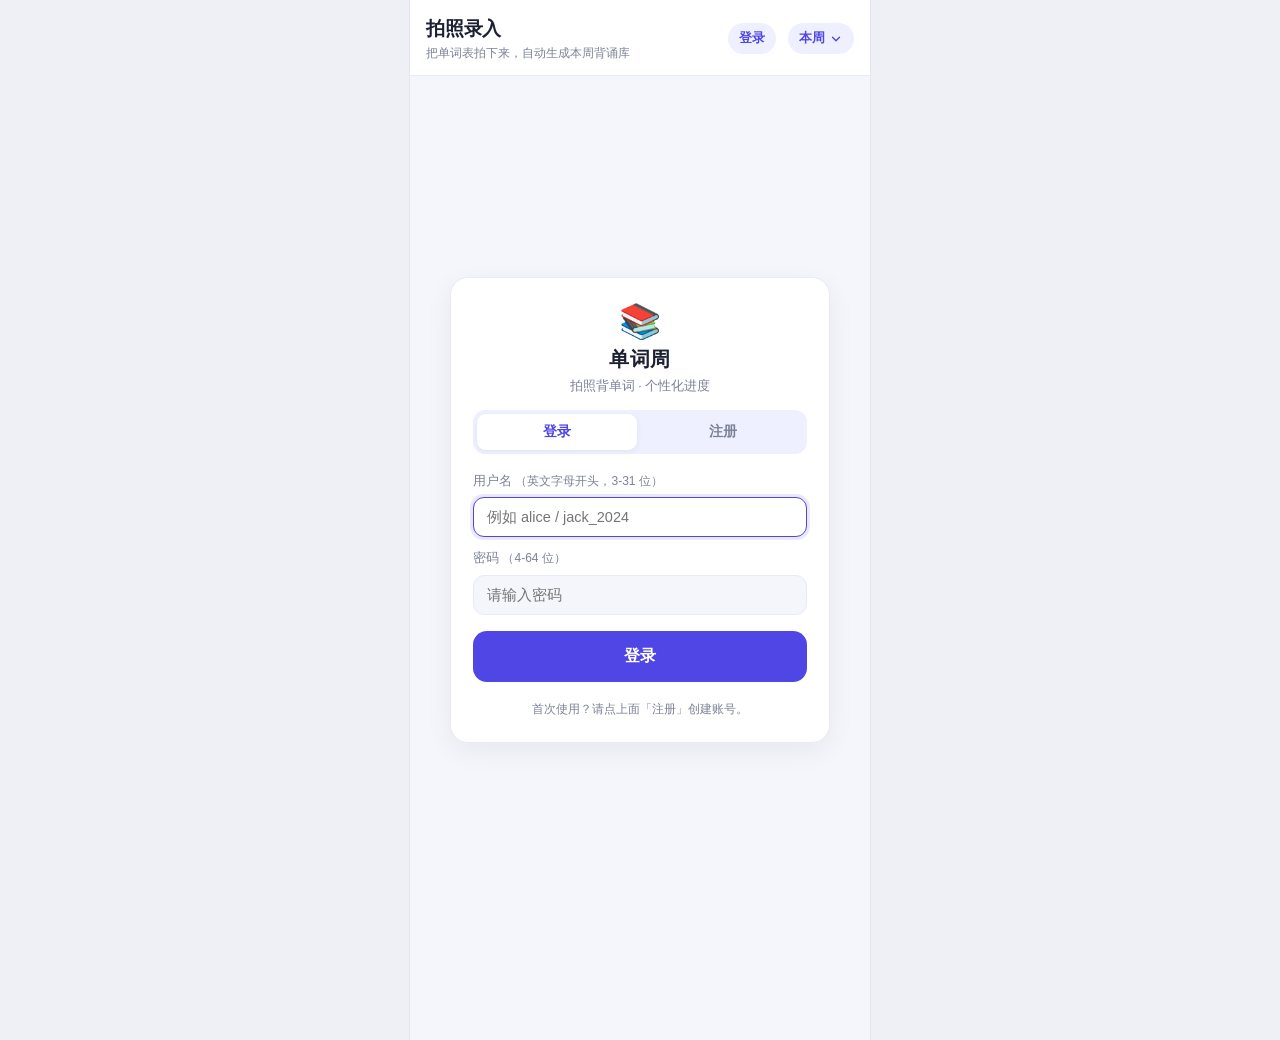
==== index.html @ 04d18787 "init: enStudy 拍照背单词 Web 应用" ====
<!DOCTYPE html>
<html lang="zh-CN">
<head>
<meta charset="utf-8">
<meta name="viewport" content="width=device-width,initial-scale=1,viewport-fit=cover,maximum-scale=1,user-scalable=no">
<meta name="theme-color" content="#4f46e5">
<title>单词周 · 拍照背单词</title>
<link rel="stylesheet" href="style.css">
</head>
<body>
<div class="phone">
  <header class="topbar">
    <div class="topbar-l">
      <h1 id="pageTitle">拍照录入</h1>
      <p id="pageSub" class="sub">把单词表拍下来，自动生成本周背诵库</p>
    </div>
    <button id="userBtn" class="user-chip" type="button">
      <span id="userBtnLabel">登录</span>
    </button>
    <button id="weekBtn" class="week-chip" type="button">
      <span id="weekBtnLabel">本周</span>
      <svg viewBox="0 0 24 24" width="14" height="14"><path d="M6 9l6 6 6-6" fill="none" stroke="currentColor" stroke-width="2.4" stroke-linecap="round" stroke-linejoin="round"/></svg>
    </button>
  </header>

  <main id="view" class="view"></main>

  <nav class="tabbar">
    <button class="tab is-active" data-tab="capture" type="button">
      <svg viewBox="0 0 24 24" width="22" height="22"><path d="M3 8.5A2.5 2.5 0 0 1 5.5 6h1.7l1.2-2h6.2l1.2 2h1.7A2.5 2.5 0 0 1 20 8.5v8A2.5 2.5 0 0 1 17.5 19h-11A2.5 2.5 0 0 1 4 16.5z" fill="none" stroke="currentColor" stroke-width="1.8" stroke-linejoin="round"/><circle cx="12" cy="12.5" r="3.4" fill="none" stroke="currentColor" stroke-width="1.8"/></svg>
      <span>录入</span>
    </button>
    <button class="tab" data-tab="library" type="button">
      <svg viewBox="0 0 24 24" width="22" height="22"><path d="M4 5.5A1.5 1.5 0 0 1 5.5 4H10l1.5 2H18a1.5 1.5 0 0 1 1.5 1.5V17a1.5 1.5 0 0 1-1.5 1.5h-12A1.5 1.5 0 0 1 4.5 17V5.5z" fill="none" stroke="currentColor" stroke-width="1.8" stroke-linejoin="round"/><path d="M8 10h8M8 13.5h5.5" stroke="currentColor" stroke-width="1.8" stroke-linecap="round"/></svg>
      <span>词库</span>
    </button>
    <button class="tab" data-tab="practice" type="button">
      <svg viewBox="0 0 24 24" width="22" height="22"><path d="M12 3.5 14.2 9l5.8.6-4.3 3.9 1.2 5.7L12 16.2 6.1 19.2l1.2-5.7L3 9.6 9.8 9z" fill="none" stroke="currentColor" stroke-width="1.8" stroke-linejoin="round"/></svg>
      <span>练习</span>
    </button>
    <button class="tab" data-tab="dictation" type="button">
      <svg viewBox="0 0 24 24" width="22" height="22"><path d="M4 20h4l10.5-10.5a2.1 2.1 0 0 0-3-3L5 17v3z" fill="none" stroke="currentColor" stroke-width="1.8" stroke-linejoin="round"/><path d="M14.5 5.5l4 4" fill="none" stroke="currentColor" stroke-width="1.8" stroke-linecap="round"/><path d="M4 20h16" stroke="currentColor" stroke-width="1.8" stroke-linecap="round"/></svg>
      <span>听写</span>
    </button>
    <button class="tab" data-tab="stats" type="button">
      <svg viewBox="0 0 24 24" width="22" height="22"><path d="M5 19V11M12 19V5M19 19v-5" stroke="currentColor" stroke-width="2.2" stroke-linecap="round"/></svg>
      <span>统计</span>
    </button>
  </nav>
</div>

<div id="sheetRoot"></div>
<div id="toast" class="toast"></div>

<script src="js/auth.js"></script>
<script src="js/store.js"></script>
<script src="js/ocr.js"></script>
<script src="js/practice.js"></script>
<script src="js/views.js"></script>
<script src="seed/p52.js"></script>
<script src="seed/p87.js"></script>
<script src="seed/p88.js"></script>
<script src="seed/p91.js"></script>
<script src="seed/p92.js"></script>
<script src="seed/p97.js"></script>
<script src="seed/p98.js"></script>
<script src="seed/p99.js"></script>
<script src="seed/p111.js"></script>
<script src="seed/p112.js"></script>
<script src="seed/p113.js"></script>
<script src="seed/p941.js"></script>
<script src="seed/p942.js"></script>
<script src="js/app.js"></script>
</body>
</html>
---- style.css ----
:root{
  --bg:#f5f6fb;
  --card:#ffffff;
  --primary:#4f46e5;
  --primary-soft:#eef0ff;
  --ok:#10b981;
  --ok-soft:#e7f8f0;
  --warn:#f59e0b;
  --warn-soft:#fef4e2;
  --bad:#ef4444;
  --bad-soft:#fdecec;
  --text:#1c2033;
  --muted:#7b8296;
  --line:#e9ebf3;
  --radius:16px;
  --shadow:0 2px 10px rgba(28,32,51,.05), 0 10px 30px rgba(28,32,51,.05);
  --safe-b:env(safe-area-inset-bottom, 0px);
}
*{box-sizing:border-box;-webkit-tap-highlight-color:transparent}
html,body{margin:0;padding:0}
body{
  background:#eef0f6;
  color:var(--text);
  font-family:-apple-system,BlinkMacSystemFont,"PingFang SC","Helvetica Neue","Microsoft YaHei",sans-serif;
  font-size:15px;line-height:1.55;
  -webkit-font-smoothing:antialiased;
}
button{font-family:inherit;font-size:inherit;color:inherit;border:0;background:none;cursor:pointer}
input,textarea,select{font-family:inherit;font-size:15px;color:inherit}
h1,h2,h3,p{margin:0}

.phone{
  max-width:460px;min-height:100vh;margin:0 auto;background:var(--bg);
  display:flex;flex-direction:column;position:relative;
  box-shadow:0 0 0 1px rgba(28,32,51,.05);
}

/* ---------- topbar ---------- */
.topbar{
  padding:calc(14px + env(safe-area-inset-top,0px)) 16px 12px;
  background:var(--card);border-bottom:1px solid var(--line);
  display:flex;align-items:center;gap:12px;position:sticky;top:0;z-index:20;
}
.topbar h1{font-size:19px;font-weight:700;letter-spacing:-.2px}
.topbar .sub{font-size:12px;color:var(--muted);margin-top:1px}
.topbar-l{flex:1;min-width:0}
.week-chip{
  flex:none;display:flex;align-items:center;gap:4px;
  background:var(--primary-soft);color:var(--primary);
  font-size:12.5px;font-weight:600;padding:7px 11px;border-radius:999px;
  max-width:150px;
}
.week-chip span{overflow:hidden;text-overflow:ellipsis;white-space:nowrap}

/* ---------- view ---------- */
.view{flex:1;overflow-y:auto;padding:14px 16px 110px;-webkit-overflow-scrolling:touch}

/* ---------- common ---------- */
.card{background:var(--card);border-radius:var(--radius);box-shadow:var(--shadow);padding:14px;margin-bottom:12px}
.card-t{font-size:13px;font-weight:700;color:var(--muted);letter-spacing:.3px;margin-bottom:10px}
.row{display:flex;align-items:center;gap:10px}
.between{display:flex;align-items:center;justify-content:space-between;gap:10px}
.muted{color:var(--muted)}
.tiny{font-size:12px}
.empty{text-align:center;color:var(--muted);padding:44px 20px;font-size:14px}
.empty b{display:block;font-size:34px;margin-bottom:8px;opacity:.35}

.btn{
  display:inline-flex;align-items:center;justify-content:center;gap:6px;
  background:var(--primary);color:#fff;font-weight:600;font-size:14.5px;
  padding:11px 16px;border-radius:12px;transition:transform .08s,opacity .15s;
}
.btn:active{transform:scale(.97)}
.btn[disabled]{opacity:.45;pointer-events:none}
.btn.ghost{background:var(--primary-soft);color:var(--primary)}
.btn.line{background:#fff;color:var(--text);box-shadow:inset 0 0 0 1px var(--line)}
.btn.danger{background:var(--bad-soft);color:var(--bad)}
.btn.wide{width:100%}
.btn.sm{padding:7px 12px;font-size:13px;border-radius:10px}
.btn.lg{padding:15px 20px;font-size:16px;border-radius:14px}

.field{margin-bottom:12px}
.field label{display:block;font-size:12.5px;color:var(--muted);font-weight:600;margin-bottom:5px}
.field input,.field textarea,.field select{
  width:100%;background:#fff;border:1px solid var(--line);border-radius:11px;
  padding:10px 12px;outline:none;transition:border-color .15s;
}
.field input:focus,.field textarea:focus,.field select:focus{border-color:var(--primary)}
.field textarea{min-height:110px;resize:vertical;line-height:1.6}

.seg{display:flex;background:#eef0f6;border-radius:12px;padding:3px;gap:3px}
.seg.wrap{flex-wrap:wrap}
.seg button{flex:1;padding:8px 4px;border-radius:9px;font-size:13.5px;font-weight:600;color:var(--muted)}
.seg button.on{background:#fff;color:var(--primary);box-shadow:0 1px 4px rgba(28,32,51,.12)}

.pill{display:inline-flex;align-items:center;gap:4px;font-size:11.5px;font-weight:700;padding:3px 8px;border-radius:999px}
.pill.ok{background:var(--ok-soft);color:var(--ok)}
.pill.bad{background:var(--bad-soft);color:var(--bad)}
.pill.warn{background:var(--warn-soft);color:#b8770a}
.pill.plain{background:#eef0f6;color:var(--muted)}
.pill.pg{background:#eafaf0;color:#1f9d5a;font-size:11px}
.pill.lvl{background:#eaf0ff;color:#3a5bd0;font-size:11px}
.pill.unit{background:#fef3c7;color:#b45309;font-size:11px}
.pill.name{background:#f3e8ff;color:#7c3aed;font-size:11px}

/* 级别筛选 / 多选小方块 */
.lv-filter{flex-wrap:wrap;gap:6px;align-items:center}
.lv-filter .tiny.muted{width:100%}
.lvchip{font-size:12px;font-weight:700;color:var(--muted);background:#eef0f6;border-radius:9px;padding:6px 10px;transition:.15s}
.lvchip.on{background:var(--primary);color:#fff}

/* ---------- capture ---------- */
.drop{
  border:2px dashed #cdd3e6;border-radius:var(--radius);background:#fbfcff;
  padding:26px 18px;text-align:center;color:var(--muted);
}
.drop h3{font-size:15px;color:var(--text);margin-bottom:4px}
.thumb-grid{display:grid;grid-template-columns:repeat(3,1fr);gap:8px;margin-top:12px}
.thumb{position:relative;aspect-ratio:1;border-radius:11px;overflow:hidden;background:#eef0f6}
.thumb img{width:100%;height:100%;object-fit:cover;display:block}
.thumb .del{
  position:absolute;top:4px;right:4px;width:22px;height:22px;border-radius:50%;
  background:rgba(20,22,35,.62);color:#fff;font-size:14px;line-height:22px;text-align:center;
}
.thumb .st{
  position:absolute;left:0;right:0;bottom:0;font-size:10.5px;color:#fff;
  padding:8px 5px 4px;background:linear-gradient(transparent,rgba(15,17,30,.78));
}
.thumb .st.ok{background:linear-gradient(transparent,rgba(16,140,96,.85))}

.wlist{display:flex;flex-direction:column;gap:9px}
.witem{display:flex;gap:10px;align-items:flex-start;padding:11px 12px;border:1px solid var(--line);border-radius:13px;background:#fff}
.witem .en{font-weight:700;font-size:15.5px;letter-spacing:-.1px}
.witem .ph{font-size:12px;color:var(--muted);font-family:ui-monospace,Menlo,monospace}
.witem .cn{font-size:13.5px;color:#4a5064;margin-top:2px}
.witem .ex{font-size:12px;color:var(--muted);margin-top:4px;line-height:1.5}
.witem input{
  width:100%;border:0;background:transparent;padding:2px 0;outline:none;
  border-bottom:1px dashed transparent;
}
.witem input:focus{border-bottom-color:var(--primary)}
.witem .in-en{font-weight:700;font-size:15.5px}
.witem .main{flex:1;min-width:0}
.witem .side{flex:none;display:flex;flex-direction:column;gap:6px}

/* ---------- library ---------- */
.lib-item{
  display:flex;gap:12px;align-items:center;padding:12px;border-radius:14px;
  background:#fff;box-shadow:var(--shadow);margin-bottom:9px;
}
.lib-item .en{font-weight:700;font-size:16px;display:flex;align-items:center;gap:6px;flex-wrap:wrap}
.lib-item .lib-spk{margin-left:2px;flex:none;width:30px;height:30px;border-radius:50%;display:inline-flex;align-items:center;justify-content:center;background:var(--primary-soft);color:var(--primary);border:none;font-size:13px;cursor:pointer}
.lib-item .lib-spk:active{transform:scale(.94)}
.mini-spk{flex:none;height:34px;min-width:34px;padding:0 8px;border-radius:10px;background:var(--primary-soft);color:var(--primary);border:none;font-size:14px;cursor:pointer;display:inline-flex;align-items:center;justify-content:center}
.mini-spk:active{transform:scale(.94)}
.fld-row{display:flex;gap:8px;align-items:center}
.fld-row input,.fld-row textarea{flex:1;width:auto}
.lib-item .ph{font-size:11.5px;color:var(--muted);font-family:ui-monospace,Menlo,monospace}
.lib-item .cn{font-size:13px;color:#5b6178;margin-top:2px}
.lib-item .main{flex:1;min-width:0}
.lib-item .mk{
  flex:none;width:34px;height:34px;border-radius:50%;display:flex;align-items:center;
  justify-content:center;background:#eef0f6;color:#b9bfd0;
}
.lib-item .mk.on{background:var(--ok-soft);color:var(--ok)}

/* ---------- dictation 听写 ---------- */
.dt-list{display:flex;flex-direction:column;gap:8px;margin-top:2px}
.dt-row{display:flex;align-items:center;gap:12px;padding:10px 12px;background:#f7f8fc;border-radius:14px}
.dt-no{flex:none;width:26px;height:26px;border-radius:50%;background:var(--primary-soft);color:var(--primary);font-size:12px;font-weight:800;display:flex;align-items:center;justify-content:center}
.dt-main{flex:1;min-width:0}
.dt-cn{font-size:15px;font-weight:600;color:#1f2430}
.dt-pos{display:inline-block;font-size:11px;font-weight:700;color:#6b7280;background:#eef0f6;border-radius:6px;padding:1px 6px;margin-right:6px;vertical-align:1px;letter-spacing:.5px}
.q-cn .dt-pos{font-weight:600;color:#7c3aed;background:#f3e8ff}
.dt-en{font-size:13px;color:var(--muted);margin-top:2px;word-break:break-word}
.dt-en .q-tag.unit.sm{margin-left:6px;font-size:10.5px;padding:2px 8px;margin-bottom:0}
.dt-en .q-tag.name.sm{margin-left:6px;font-size:10.5px;padding:2px 8px;margin-bottom:0}
.dt-mk{flex:none;display:flex;flex-direction:column;align-items:flex-end;gap:6px}
.dt-read{flex:none;font-size:11px;font-weight:700;padding:2px 9px;border-radius:999px;background:#eef0f6;color:#b9bfd0;white-space:nowrap}
.dt-read.on{background:var(--ok-soft);color:var(--ok)}

/* 听写进行中「已读」标记 */
.q-read{font-size:12.5px;font-weight:700;color:#b9bfd0;margin-top:8px}
.q-read.on{color:var(--ok)}
.dt-mk .mk{width:34px;height:30px;border-radius:9px;font-size:12px;font-weight:700;border:none;cursor:pointer;background:#eef0f6;color:#b9bfd0}
.dt-mk .mk.on{background:var(--ok-soft);color:var(--ok)}
.dt-mk .mk.on.bad{background:#fdecec;color:var(--bad)}
.dt-rec-list{display:flex;flex-direction:column;gap:8px}
.dt-rec{display:flex;align-items:center;justify-content:space-between;padding:12px 14px;background:#f7f8fc;border-radius:14px;cursor:pointer}
.dt-rec:hover{background:#eef1f8}

/* ---------- practice ---------- */
.p-top{display:flex;align-items:center;gap:10px;margin-bottom:12px}
.bar{flex:1;height:7px;border-radius:99px;background:#e6e9f2;overflow:hidden}
.bar i{display:block;height:100%;background:var(--primary);border-radius:99px;transition:width .3s}
.p-count{font-size:12.5px;color:var(--muted);font-variant-numeric:tabular-nums;flex:none}

.q-card{background:var(--card);border-radius:20px;box-shadow:var(--shadow);padding:26px 18px;text-align:center;margin-bottom:14px}
.q-tag{font-size:11.5px;font-weight:700;color:var(--primary);background:var(--primary-soft);display:inline-block;padding:4px 10px;border-radius:999px;margin-bottom:14px}
.q-tag.lv{color:#3a5bd0;background:#eaf0ff;margin-left:6px}
.q-tag.pg{color:#1f9d5a;background:#eafaf0;margin-left:6px}
.q-tag.unit{color:#b45309;background:#fef3c7}
.q-tag.name{color:#7c3aed;background:#f3e8ff;margin-left:6px}
.q-word{font-size:30px;font-weight:800;letter-spacing:-.5px;line-height:1.25;word-break:break-word}
.q-cn{font-size:19px;font-weight:600;margin-top:6px}
.q-ph{font-size:13px;color:var(--muted);font-family:ui-monospace,Menlo,monospace;margin-top:6px}
.q-hint{font-size:12.5px;color:var(--muted);margin-top:12px}
.q-hint code{background:#f1f3f9;padding:2px 6px;border-radius:6px;letter-spacing:2px;font-family:ui-monospace,Menlo,monospace}
.spk{margin-top:14px;width:48px;height:48px;border-radius:50%;background:var(--primary-soft);color:var(--primary);display:inline-flex;align-items:center;justify-content:center}

.answer{display:flex;gap:8px;margin-bottom:12px}
.answer input{flex:1;background:#fff;border:1px solid var(--line);border-radius:12px;padding:12px 14px;outline:none}
.answer input:focus{border-color:var(--primary)}
.mic{flex:none;width:48px;border-radius:12px;background:var(--primary-soft);color:var(--primary);display:flex;align-items:center;justify-content:center}
.mic.rec{background:var(--bad);color:#fff;animation:pulse 1s infinite}
@keyframes pulse{0%,100%{opacity:1}50%{opacity:.55}}

.result{border-radius:20px;padding:18px;box-shadow:var(--shadow);margin-bottom:12px}
.result.ok{background:var(--ok-soft);box-shadow:inset 0 0 0 1.5px rgba(16,185,129,.35),var(--shadow)}
.result.bad{background:var(--bad-soft);box-shadow:inset 0 0 0 1.5px rgba(239,68,68,.3),var(--shadow)}
.result h3{font-size:17px;font-weight:800;display:flex;align-items:center;gap:7px}
.result.ok h3{color:#0b8b62}
.result.bad h3{color:#d33b3b}
.r-word{font-size:24px;font-weight:800;margin-top:12px;letter-spacing:-.3px}
.r-ph{font-size:13px;color:var(--muted);font-family:ui-monospace,Menlo,monospace;margin-top:2px}
.r-cn{font-size:15px;font-weight:600;margin-top:8px}
.r-row{display:flex;align-items:flex-start;gap:8px;margin-top:12px;text-align:left;background:rgba(255,255,255,.75);border-radius:12px;padding:11px 12px}
.r-row .lb{font-size:11px;font-weight:800;color:var(--muted);letter-spacing:.5px;flex:none;padding-top:2px}
.r-row .tx{font-size:14px;line-height:1.6;flex:1}
.r-row .tx i{color:var(--muted);font-size:12.5px;font-style:normal;display:block;margin-top:2px}
.yours{margin-top:10px;font-size:13px;color:var(--muted);text-align:left}
.yours b{color:var(--text)}
.r-meta{display:flex;gap:6px;margin-top:8px;flex-wrap:wrap}
.r-meta .q-tag{margin:0}

.judge-opts{display:grid;grid-template-columns:1fr 1fr;gap:10px;margin-bottom:12px}
.judge-opts button{padding:20px 10px;border-radius:16px;font-size:17px;font-weight:800;background:#fff;box-shadow:var(--shadow)}
.judge-opts .t{color:var(--ok)}
.judge-opts .f{color:var(--bad)}
.judge-opts .pick{background:var(--text);color:#fff}
.judge-opts .pick.t{background:var(--ok)}
.judge-opts .pick.f{background:var(--bad)}

/* ---------- stats ---------- */
.kpis{display:grid;grid-template-columns:repeat(4,1fr);gap:8px;margin-bottom:12px}
.kpi{background:#fff;border-radius:14px;box-shadow:var(--shadow);padding:12px 8px;text-align:center}
.kpi b{display:block;font-size:21px;font-weight:800;letter-spacing:-.5px}
.kpi span{font-size:11px;color:var(--muted)}
.chart{display:flex;align-items:flex-end;gap:8px;height:118px;padding-top:8px}
.chart .col{flex:1;display:flex;flex-direction:column;align-items:center;gap:6px;height:100%;justify-content:flex-end}
.chart .bar-v{width:100%;max-width:30px;border-radius:7px 7px 3px 3px;background:var(--primary-soft);min-height:4px;position:relative;overflow:hidden}
.chart .bar-v i{position:absolute;left:0;right:0;bottom:0;background:var(--primary);border-radius:7px 7px 3px 3px;min-height:3px}
.chart .lb{font-size:10.5px;color:var(--muted)}
.chart .col.today .lb{color:var(--primary);font-weight:800}

/* ---------- tabbar ---------- */
.tabbar{
  position:fixed;bottom:0;left:0;right:0;max-width:460px;margin:0 auto;
  background:rgba(255,255,255,.94);backdrop-filter:blur(12px);
  border-top:1px solid var(--line);display:flex;
  padding-bottom:var(--safe-b);z-index:30;
}
.tab{flex:1;display:flex;flex-direction:column;align-items:center;gap:3px;padding:9px 0 7px;color:#a9b0c2}
.tab span{font-size:10.5px;font-weight:600}
.tab.is-active{color:var(--primary)}

/* ---------- sheet ---------- */
.mask{position:fixed;inset:0;background:rgba(18,20,32,.42);z-index:60;display:flex;align-items:flex-end;justify-content:center;animation:fade .18s}
@keyframes fade{from{opacity:0}to{opacity:1}}
.sheet{
  width:100%;max-width:460px;background:var(--bg);border-radius:22px 22px 0 0;
  max-height:86vh;display:flex;flex-direction:column;animation:up .24s cubic-bezier(.2,.8,.3,1);
}
@keyframes up{from{transform:translateY(100%)}to{transform:translateY(0)}}
.sheet-hd{padding:14px 16px 10px;border-bottom:1px solid var(--line);display:flex;align-items:center;justify-content:space-between;background:var(--card);border-radius:22px 22px 0 0}
.sheet-hd h3{font-size:16px;font-weight:800}
.sheet-bd{padding:14px 16px calc(20px + var(--safe-b));overflow-y:auto}
.sheet-row{display:flex;align-items:center;justify-content:space-between;gap:12px;padding:13px 14px;background:#fff;border-radius:13px;margin-bottom:8px}
.sheet-row .l{font-size:14.5px;font-weight:600}
.sheet-row .l small{display:block;font-weight:400;font-size:12px;color:var(--muted);margin-top:1px}
.sheet-row.on{box-shadow:inset 0 0 0 2px var(--primary)}

/* ---------- toast ---------- */
.toast{
  position:fixed;left:50%;bottom:96px;transform:translateX(-50%) translateY(14px);
  background:rgba(24,27,42,.93);color:#fff;font-size:13.5px;padding:10px 16px;border-radius:11px;
  z-index:99;opacity:0;pointer-events:none;transition:.22s;max-width:80%;text-align:center;
}
.toast.on{opacity:1;transform:translateX(-50%) translateY(0)}

/* ---------- 注册登录页 ---------- */
.auth-wrap{
  min-height:calc(100vh - 60px);
  display:flex;align-items:center;justify-content:center;
  padding:24px 16px;
}
.auth-card{
  width:100%;max-width:380px;
  background:var(--surface,#fff);
  border:1px solid var(--line,#e7e8ee);
  border-radius:18px;
  padding:26px 22px 24px;
  box-shadow:0 8px 28px rgba(20,24,40,.06);
}
.auth-hd{text-align:center;margin-bottom:14px}
.auth-logo{font-size:34px;line-height:1}
.auth-title{margin:6px 0 2px;font-size:20px;font-weight:800;letter-spacing:.4px}
.auth-sub{margin:0;font-size:12.5px;color:var(--muted)}
.auth-tabs{
  display:flex;gap:6px;background:var(--primary-soft,rgba(79,70,229,.08));
  border-radius:12px;padding:4px;margin:14px 0 18px;
}
.auth-tab{
  flex:1;border:none;background:transparent;
  font-size:14px;font-weight:600;color:var(--muted);
  padding:9px 0;border-radius:9px;cursor:pointer;
}
.auth-tab.is-on{background:var(--surface,#fff);color:var(--primary,#4f46e5);box-shadow:0 2px 6px rgba(0,0,0,.05)}
.auth-form{display:flex;flex-direction:column;gap:12px}
.auth-field{display:flex;flex-direction:column;gap:6px}
.auth-lbl{font-size:12.5px;color:var(--muted);font-weight:500}
.auth-lbl em{font-style:normal;font-weight:400}
.auth-input{
  border:1px solid var(--line,#e7e8ee);
  background:var(--bg,#f6f7fb);
  border-radius:11px;
  padding:11px 13px;font-size:14.5px;outline:none;
  transition:.18s;
}
.auth-input:focus{
  border-color:var(--primary,#4f46e5);
  background:#fff;
  box-shadow:0 0 0 3px rgba(79,70,229,.12);
}
.auth-err{
  background:rgba(239,68,68,.08);
  color:#b91c1c;
  font-size:12.5px;
  padding:9px 12px;
  border-radius:9px;
  border:1px solid rgba(239,68,68,.18);
}
.auth-form .btn[type="submit"]{margin-top:4px}

/* ---------- 右上角用户胶囊 ---------- */
.user-chip{
  display:inline-flex;align-items:center;gap:6px;
  height:32px;padding:0 11px 0 6px;
  background:var(--surface,#fff);
  border:1px solid var(--line,#e7e8ee);
  border-radius:999px;
  font-size:13px;font-weight:600;
  color:var(--text,#1f2330);
  cursor:pointer;
}
.user-chip:active{transform:scale(.97)}
.user-avatar{
  width:22px;height:22px;border-radius:50%;
  background:linear-gradient(135deg,#6366f1,#8b5cf6);
  color:#fff;font-size:12px;font-weight:700;
  display:flex;align-items:center;justify-content:center;
  letter-spacing:-.5px;
}
.user-name{max-width:84px;overflow:hidden;text-overflow:ellipsis;white-space:nowrap}
.user-chip svg{color:var(--muted);flex-shrink:0}
.user-popover{
  position:fixed;
  min-width:220px;
  background:var(--surface,#fff);
  border:1px solid var(--line,#e7e8ee);
  border-radius:13px;
  box-shadow:0 14px 36px rgba(20,24,40,.18);
  padding:6px;
  z-index:88;
}
.user-pop-hd{padding:10px 12px 8px;border-bottom:1px solid var(--line,#e7e8ee)}
.user-pop-name{font-weight:700;font-size:14px}
.user-pop-sub{margin-top:2px;font-size:11.5px}
.user-pop-btn{
  width:100%;border:none;background:transparent;
  text-align:left;font-size:13px;
  padding:10px 12px;border-radius:9px;cursor:pointer;
  font-weight:500;color:var(--text,#1f2330);
}
.user-pop-btn:hover{background:rgba(0,0,0,.04)}
.user-pop-btn.danger{color:#b91c1c}
.user-pop-btn.danger:hover{background:rgba(239,68,68,.08)}

.loading{display:flex;flex-direction:column;align-items:center;gap:12px;padding:34px 20px;color:var(--muted);font-size:13.5px}
.spin{width:30px;height:30px;border-radius:50%;border:3px solid var(--primary-soft);border-top-color:var(--primary);animation:sp .8s linear infinite}
@keyframes sp{to{transform:rotate(360deg)}}

/* ---------- 错题列表（练习结果页）---------- */
.wrong-row{padding:12px 14px;border-top:1px solid var(--line)}
.wrong-row:first-child{border-top:0}
.wrong-head{display:flex;flex-wrap:wrap;gap:6px;margin-bottom:6px}
.wrong-en{font-size:17px;font-weight:700;line-height:1.3}
.wrong-en i{font-style:normal;font-weight:400;font-size:13px;color:var(--muted);margin-left:6px}
.wrong-cn{font-size:13.5px;margin-top:2px}
.wrong-yours{font-size:13px;margin-top:6px;color:var(--text)}
.wrong-yours b{font-weight:700}
.wrong-yours b:nth-of-type(1){color:var(--bad)}
.wrong-yours b:nth-of-type(2){color:var(--ok)}
.q-tag.bad{background:#fdecec;color:#dc2626}
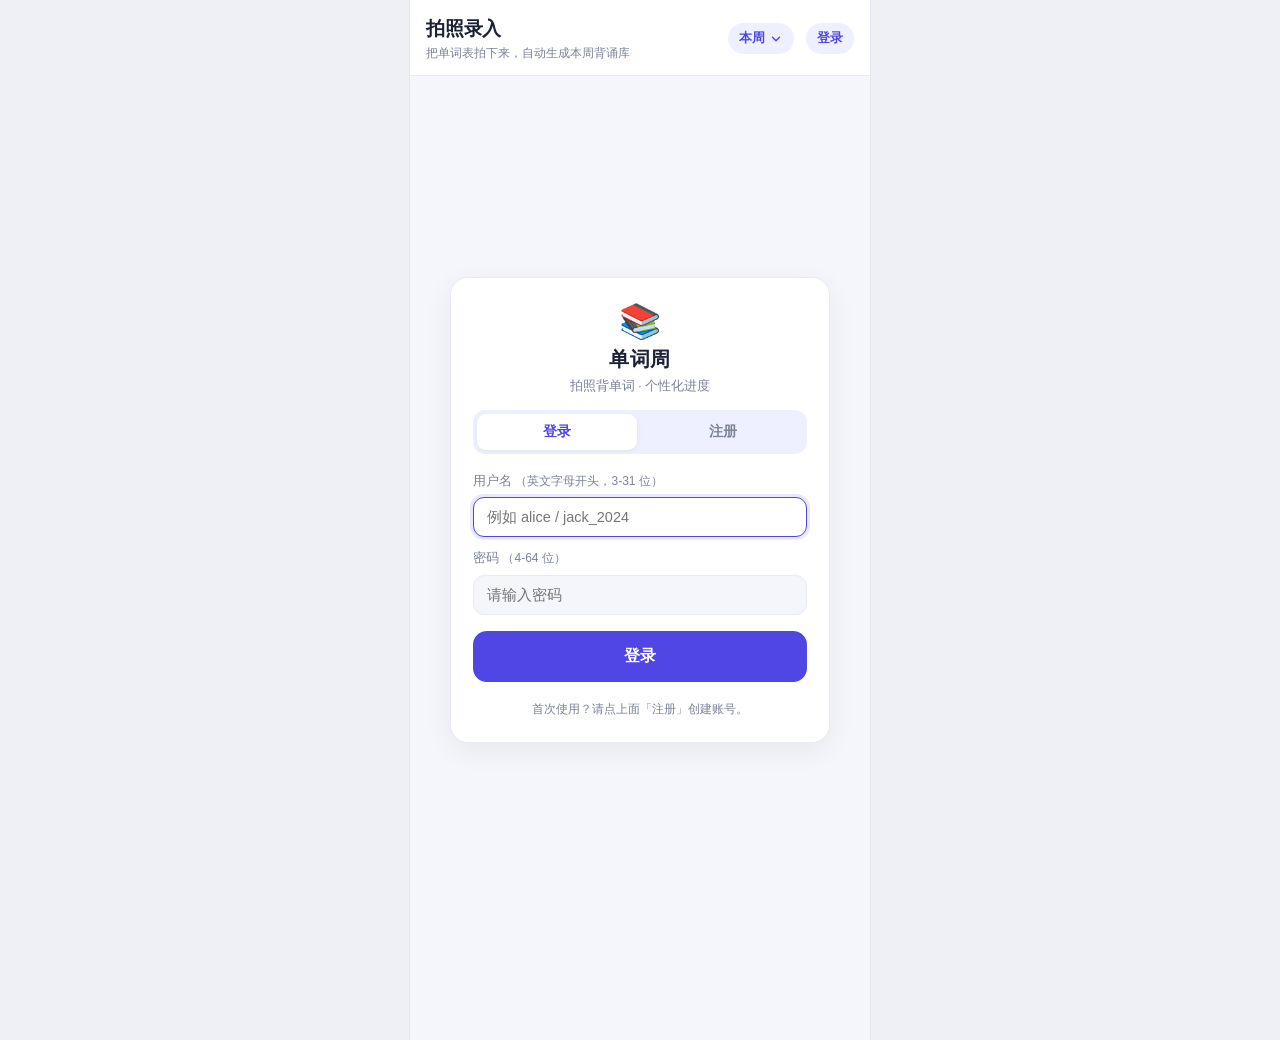
==== commit fc9b05fa: "feat: 用户体系、练习记录、服务商隔离与录入页重构 ## 用户与权限 - PostgreSQL 新增 users/sessions 表，密码 scrypt 哈希，会话 cookie 鉴权 - 顶栏" ====
--- a/index.html
+++ b/index.html
@@ -14,12 +14,12 @@
       <h1 id="pageTitle">拍照录入</h1>
       <p id="pageSub" class="sub">把单词表拍下来，自动生成本周背诵库</p>
     </div>
-    <button id="userBtn" class="user-chip" type="button">
-      <span id="userBtnLabel">登录</span>
-    </button>
     <button id="weekBtn" class="week-chip" type="button">
       <span id="weekBtnLabel">本周</span>
       <svg viewBox="0 0 24 24" width="14" height="14"><path d="M6 9l6 6 6-6" fill="none" stroke="currentColor" stroke-width="2.4" stroke-linecap="round" stroke-linejoin="round"/></svg>
+    </button>
+    <button id="userBtn" class="user-chip" type="button">
+      <span id="userBtnLabel">登录</span>
     </button>
   </header>
 
--- a/style.css
+++ b/style.css
@@ -402,3 +402,35 @@
 .wrong-yours b:nth-of-type(1){color:var(--bad)}
 .wrong-yours b:nth-of-type(2){color:var(--ok)}
 .q-tag.bad{background:#fdecec;color:#dc2626}
+
+/* ---------- 练习记录：列表 / 详情 ---------- */
+.rec-list{display:flex;flex-direction:column}
+.rec-row{display:flex;align-items:center;gap:10px;padding:12px 4px;border-top:1px solid var(--line)}
+.rec-row:first-child{border-top:0}
+.rec-row:active{background:rgba(0,0,0,.03)}
+.rec-main{flex:1;min-width:0}
+.rec-t1{display:flex;align-items:center;gap:8px;font-size:14px}
+.rec-t1 b{font-size:15px;font-weight:700}
+.rec-arrow{color:var(--muted);font-size:22px;flex-shrink:0}
+.rec-stats{display:flex;gap:8px;margin-top:12px}
+.rec-stat{flex:1;text-align:center;background:var(--surface,#fff);border:1px solid var(--line,#e7e8ee);border-radius:11px;padding:10px 4px}
+.rec-stat b{display:block;font-size:20px;font-weight:800;line-height:1.1}
+.rec-stat span{font-size:11.5px;color:var(--muted)}
+.empty-card{padding:26px 16px;text-align:center;color:var(--muted);font-size:13.5px}
+.rec-detail-list{display:flex;flex-direction:column}
+.rec-detail-row{display:flex;gap:10px;padding:11px 0;border-top:1px solid var(--line)}
+.rec-detail-row:first-child{border-top:0}
+.rec-d-no{width:22px;height:22px;flex-shrink:0;border-radius:50%;background:var(--primary-soft,#eef);color:var(--primary);font-size:12px;font-weight:700;display:flex;align-items:center;justify-content:center;margin-top:2px}
+.rec-d-main{flex:1;min-width:0}
+.rec-d-head{display:flex;align-items:center;gap:6px;font-size:13px}
+.rec-d-head b{font-size:15px;font-weight:800}
+.rec-d-en{font-size:16px;font-weight:700;line-height:1.3;margin-top:4px}
+.rec-d-en i{font-style:normal;font-weight:400;font-size:12px;color:var(--muted);margin-left:6px}
+.rec-d-cn{font-size:13px;color:var(--muted);margin-top:1px}
+.rec-d-ans{font-size:12.5px;margin-top:5px}
+.rec-d-ans b{font-weight:700}
+.rec-detail-row.ok .rec-d-ans b:nth-of-type(1){color:var(--ok)}
+.rec-detail-row.bad .rec-d-ans b:nth-of-type(1){color:var(--bad)}
+.rec-detail-row.bad .rec-d-no{background:#fdecec;color:#dc2626}
+.btn.ghost{background:transparent;border:1px solid var(--line,#e7e8ee);color:var(--muted);font-weight:600}
+.btn.ghost:active{background:rgba(0,0,0,.04)}
